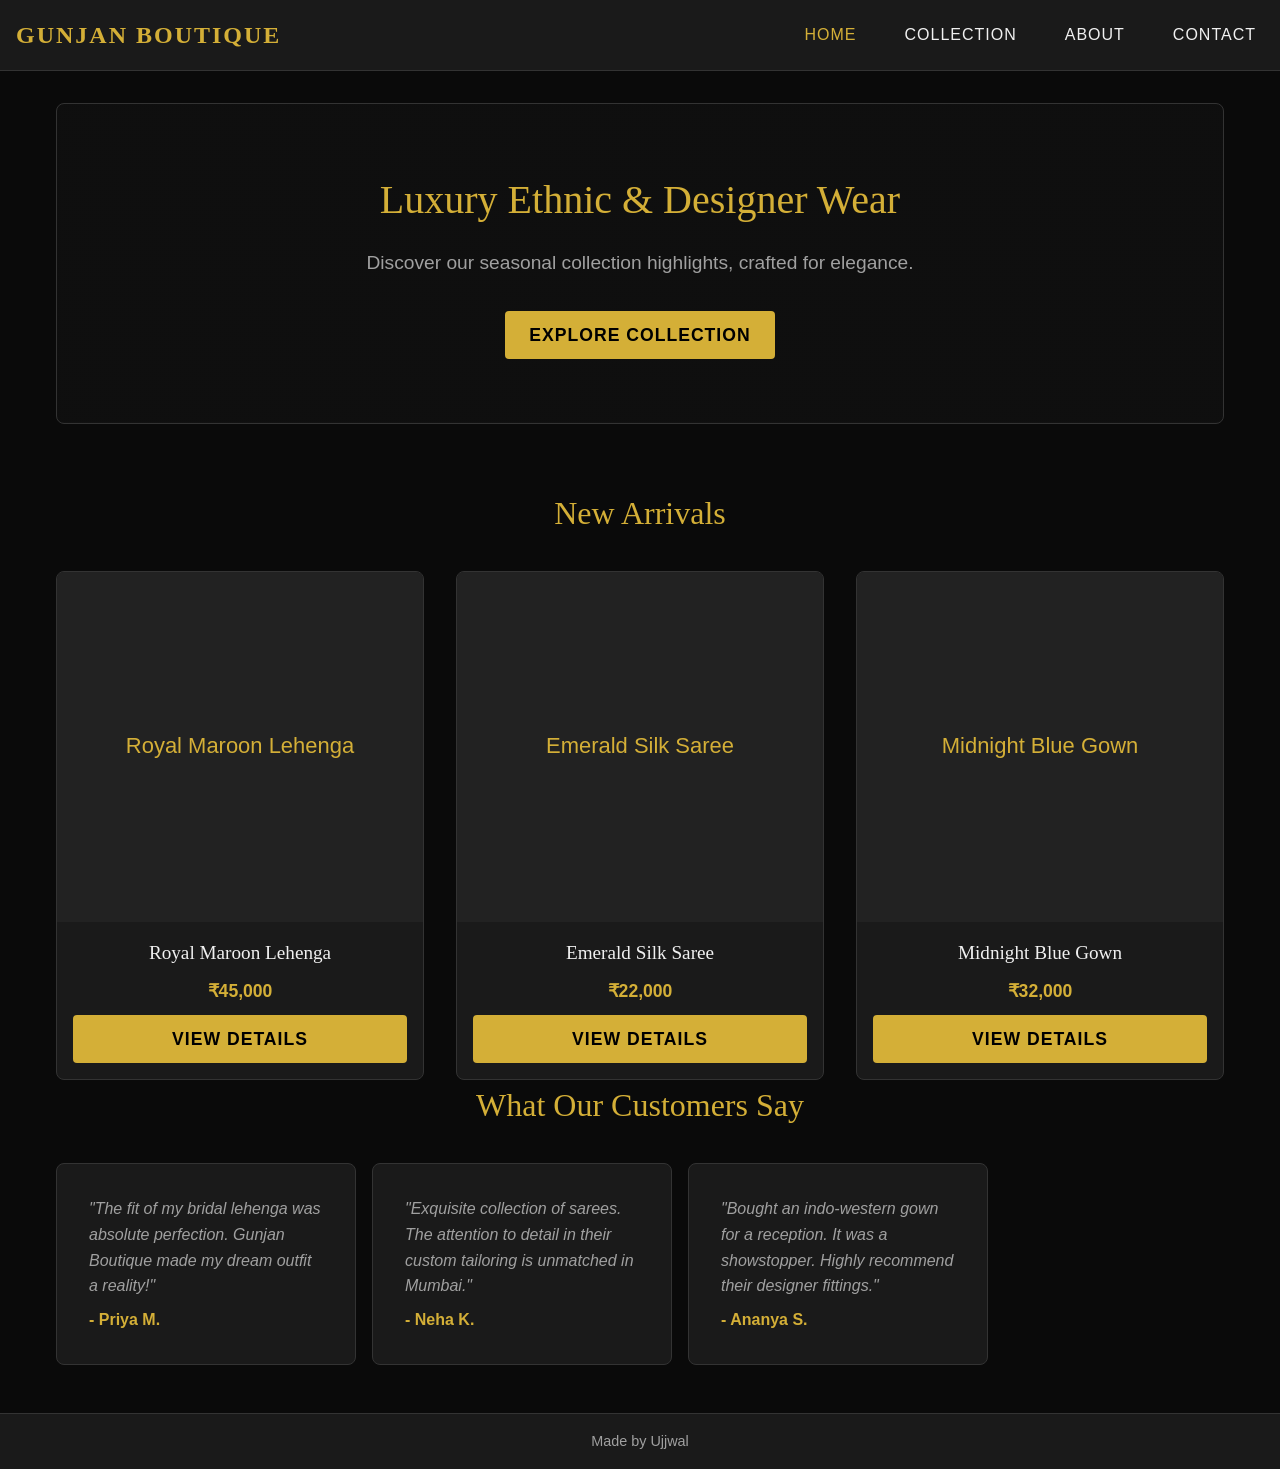
==== gunjan-boutique-showcase/index.html @ d4885f9f "feat: add gunjan boutique showcase app - Created SPA with Home, Collection, Product Details, About, " ====
<!DOCTYPE html>
<html lang="en">
<head>
    <meta charset="UTF-8">
    <meta name="viewport" content="width=device-width, initial-scale=1.0">
    <title>Gunjan Boutique Showcase</title>
    <link rel="stylesheet" href="style.css">
    <link rel="manifest" href="manifest.json">
    <link rel="icon" type="image/svg+xml" href="icon.svg">
    <meta name="theme-color" content="#000000">
</head>
<body>
    <header class="app-header">
        <div class="logo">
            <a href="#" data-route="home">Gunjan Boutique</a>
        </div>
        <button class="menu-toggle" id="menu-toggle" aria-label="Toggle Menu">
            <svg width="24" height="24" viewBox="0 0 24 24" fill="none" stroke="currentColor" stroke-width="2"><path d="M3 12h18M3 6h18M3 18h18"/></svg>
        </button>
        <nav class="nav-menu" id="nav-menu">
            <ul>
                <li><a href="#" data-route="home">Home</a></li>
                <li><a href="#" data-route="collection">Collection</a></li>
                <li><a href="#" data-route="about">About</a></li>
                <li><a href="#" data-route="contact">Contact</a></li>
            </ul>
        </nav>
    </header>

    <main id="app-container">
        <!-- Home Screen -->
        <section id="screen-home" class="screen active">
            <div class="hero-banner">
                <div class="hero-content">
                    <h1>Luxury Ethnic & Designer Wear</h1>
                    <p>Discover our seasonal collection highlights, crafted for elegance.</p>
                    <button class="btn-primary" data-route="collection">Explore Collection</button>
                </div>
            </div>
            <div class="home-highlights">
                <h2>New Arrivals</h2>
                <div class="grid" id="home-featured-grid">
                    <!-- Populated by JS -->
                </div>
            </div>
            <div class="testimonials">
                <h2>What Our Customers Say</h2>
                <div class="carousel" id="testimonial-carousel">
                    <!-- Populated by JS -->
                </div>
            </div>
        </section>

        <!-- Collection Gallery Screen -->
        <section id="screen-collection" class="screen hidden">
            <div class="collection-header">
                <h2>Our Collection</h2>
                <div class="filters" id="category-filters">
                    <button class="filter-btn active" data-filter="all">All</button>
                    <button class="filter-btn" data-filter="lehengas">Lehengas</button>
                    <button class="filter-btn" data-filter="sarees">Sarees</button>
                    <button class="filter-btn" data-filter="kurtis">Kurtis</button>
                    <button class="filter-btn" data-filter="indo-western">Indo-Western</button>
                </div>
            </div>
            <div class="grid" id="collection-grid">
                <!-- Populated by JS -->
            </div>
        </section>

        <!-- Product Details Screen -->
        <section id="screen-product" class="screen hidden">
            <button class="back-btn" data-route="collection">
                <svg width="24" height="24" viewBox="0 0 24 24" fill="none" stroke="currentColor" stroke-width="2"><path d="M19 12H5M12 19l-7-7 7-7"/></svg>
                Back to Collection
            </button>
            <div class="product-detail" id="product-detail-container">
                <!-- Populated by JS -->
            </div>
        </section>

        <!-- About Screen -->
        <section id="screen-about" class="screen hidden">
            <div class="about-content">
                <h2>About Gunjan Boutique</h2>
                <p>Welcome to Gunjan Boutique, Mumbai's premier destination for luxury ethnic and designer wear. We specialize in bringing your dream outfits to life with our exquisite craftsmanship and attention to detail.</p>

                <div class="about-highlights">
                    <div class="highlight-item">
                        <svg width="32" height="32" viewBox="0 0 24 24" fill="none" stroke="gold" stroke-width="2"><path d="M12 2L2 7l10 5 10-5-10-5zM2 17l10 5 10-5M2 12l10 5 10-5"/></svg>
                        <h3>Custom Tailoring</h3>
                        <p>Perfect fit guaranteed with our bespoke tailoring services.</p>
                    </div>
                    <div class="highlight-item">
                        <svg width="32" height="32" viewBox="0 0 24 24" fill="none" stroke="gold" stroke-width="2"><circle cx="12" cy="12" r="10"/><path d="M12 8v8M8 12h8"/></svg>
                        <h3>Designer Fittings</h3>
                        <p>Exclusive designs tailored to match your unique style.</p>
                    </div>
                </div>
            </div>
        </section>

        <!-- Contact Screen -->
        <section id="screen-contact" class="screen hidden">
            <div class="contact-content">
                <h2>Contact & Location</h2>
                <div class="contact-info">
                    <div class="info-block">
                        <h3>Visit Our Store</h3>
                        <p>Gunjan Boutique<br>
                        123 Fashion Street, Bandra West<br>
                        Mumbai, Maharashtra 400050</p>
                    </div>
                    <div class="info-block">
                        <h3>Get in Touch</h3>
                        <p>Phone: +91 98765 43210<br>
                        Email: info@gunjanboutique.com</p>
                    </div>
                    <div class="info-block">
                        <h3>Hours</h3>
                        <p>Mon-Sat: 10:00 AM - 8:00 PM<br>
                        Sun: Closed</p>
                    </div>
                </div>
                <div class="map-placeholder">
                    <svg width="100%" height="200" style="background:#222; border:1px solid #333;" xmlns="http://www.w3.org/2000/svg">
                        <rect width="100%" height="100%" fill="#1a1a1a"/>
                        <text x="50%" y="50%" dominant-baseline="middle" text-anchor="middle" fill="#d4af37" font-family="sans-serif">Mumbai Store Location Map</text>
                    </svg>
                </div>
            </div>
        </section>
    </main>

    <footer class="app-footer">
        <p>Made by Ujjwal</p>
    </footer>

    <script src="app.js"></script>
</body>
</html>
---- gunjan-boutique-showcase/style.css ----
/* Base Styles & Variables */
:root {
    --color-bg: #0a0a0a;
    --color-surface: #1a1a1a;
    --color-text: #f0f0f0;
    --color-text-muted: #a0a0a0;
    --color-primary: #d4af37; /* Luxury Gold */
    --color-primary-dark: #b5952f;

    --font-serif: "Playfair Display", "Georgia", serif;
    --font-sans: "Helvetica Neue", "Arial", sans-serif;

    --spacing-sm: 0.5rem;
    --spacing-md: 1rem;
    --spacing-lg: 2rem;
    --spacing-xl: 4rem;
}

* {
    box-sizing: border-box;
    margin: 0;
    padding: 0;
}

body {
    background-color: var(--color-bg);
    color: var(--color-text);
    font-family: var(--font-sans);
    line-height: 1.6;
    display: flex;
    flex-direction: column;
    min-height: 100vh;
}

h1, h2, h3, h4, h5, h6 {
    font-family: var(--font-serif);
    color: var(--color-primary);
    font-weight: 400;
}

a {
    color: var(--color-primary);
    text-decoration: none;
}

button {
    cursor: pointer;
    font-family: var(--font-sans);
    min-height: 48px; /* Large tap targets */
    min-width: 48px;
}

/* Header & Nav */
.app-header {
    background-color: var(--color-surface);
    padding: var(--spacing-md);
    display: flex;
    justify-content: space-between;
    align-items: center;
    position: sticky;
    top: 0;
    z-index: 100;
    border-bottom: 1px solid #333;
}

.logo a {
    font-family: var(--font-serif);
    font-size: 1.5rem;
    color: var(--color-primary);
    font-weight: bold;
    text-transform: uppercase;
    letter-spacing: 2px;
}

.menu-toggle {
    background: none;
    border: none;
    color: var(--color-primary);
    display: none;
}

.nav-menu ul {
    list-style: none;
    display: flex;
    gap: var(--spacing-lg);
}

.nav-menu a {
    color: var(--color-text);
    font-size: 1rem;
    text-transform: uppercase;
    letter-spacing: 1px;
    padding: var(--spacing-sm);
    transition: color 0.3s ease;
}

.nav-menu a:hover, .nav-menu a.active {
    color: var(--color-primary);
}

/* Main Layout */
#app-container {
    flex: 1;
    padding: var(--spacing-lg) var(--spacing-md);
    max-width: 1200px;
    margin: 0 auto;
    width: 100%;
}

.screen {
    display: none;
    animation: fadeIn 0.3s ease-in-out;
}

.screen.active {
    display: block;
}

@keyframes fadeIn {
    from { opacity: 0; transform: translateY(10px); }
    to { opacity: 1; transform: translateY(0); }
}

/* Typography & Buttons */
.btn-primary {
    background-color: var(--color-primary);
    color: #000;
    border: none;
    padding: 12px 24px;
    font-size: 1.1rem;
    font-weight: bold;
    border-radius: 4px;
    text-transform: uppercase;
    letter-spacing: 1px;
    transition: background-color 0.3s;
}

.btn-primary:hover {
    background-color: var(--color-primary-dark);
}

.btn-whatsapp {
    background-color: #25D366;
    color: white;
    border: none;
    padding: 12px 24px;
    font-size: 1.1rem;
    font-weight: bold;
    border-radius: 4px;
    display: inline-flex;
    align-items: center;
    gap: 8px;
    text-decoration: none;
    margin-top: var(--spacing-md);
}

.btn-whatsapp:hover {
    background-color: #128C7E;
}

/* Home Screen */
.hero-banner {
    text-align: center;
    padding: var(--spacing-xl) var(--spacing-md);
    background: linear-gradient(rgba(10,10,10,0.8), rgba(10,10,10,0.8)), url('data:image/svg+xml;utf8,<svg xmlns="http://www.w3.org/2000/svg" width="100" height="100"><rect width="100%" height="100%" fill="%23222"/></svg>');
    background-size: cover;
    background-position: center;
    border: 1px solid #333;
    border-radius: 8px;
    margin-bottom: var(--spacing-xl);
}

.hero-content h1 {
    font-size: 2.5rem;
    margin-bottom: var(--spacing-md);
}

.hero-content p {
    font-size: 1.2rem;
    color: var(--color-text-muted);
    margin-bottom: var(--spacing-lg);
}

.home-highlights h2, .testimonials h2 {
    text-align: center;
    margin-bottom: var(--spacing-lg);
    font-size: 2rem;
}

/* Grid System */
.grid {
    display: grid;
    grid-template-columns: repeat(auto-fill, minmax(280px, 1fr));
    gap: var(--spacing-lg);
}

/* Product Cards */
.product-card {
    background-color: var(--color-surface);
    border: 1px solid #333;
    border-radius: 8px;
    overflow: hidden;
    transition: transform 0.3s;
}

.product-card:hover {
    transform: translateY(-5px);
    border-color: var(--color-primary);
}

.product-image {
    width: 100%;
    height: 350px;
    object-fit: cover;
    background-color: #222;
    display: block;
}

.product-info {
    padding: var(--spacing-md);
    text-align: center;
}

.product-title {
    font-size: 1.2rem;
    margin-bottom: var(--spacing-sm);
    color: var(--color-text);
}

.product-price {
    color: var(--color-primary);
    font-weight: bold;
    font-size: 1.1rem;
}

/* Collection Screen */
.collection-header {
    text-align: center;
    margin-bottom: var(--spacing-lg);
}

.filters {
    display: flex;
    flex-wrap: wrap;
    justify-content: center;
    gap: var(--spacing-sm);
    margin-top: var(--spacing-md);
}

.filter-btn {
    background: transparent;
    border: 1px solid var(--color-primary);
    color: var(--color-primary);
    padding: 8px 16px;
    border-radius: 20px;
    font-size: 0.9rem;
    text-transform: uppercase;
}

.filter-btn.active, .filter-btn:hover {
    background: var(--color-primary);
    color: #000;
}

/* Product Detail Screen */
.back-btn {
    background: none;
    border: none;
    color: var(--color-text-muted);
    display: inline-flex;
    align-items: center;
    gap: 8px;
    font-size: 1rem;
    margin-bottom: var(--spacing-lg);
}

.back-btn:hover {
    color: var(--color-primary);
}

.product-detail {
    display: flex;
    flex-direction: column;
    gap: var(--spacing-lg);
}

@media (min-width: 768px) {
    .product-detail {
        flex-direction: row;
    }
    .product-detail-image-container {
        flex: 1;
    }
    .product-detail-info {
        flex: 1;
    }
}

.product-detail-image {
    width: 100%;
    height: auto;
    max-height: 600px;
    object-fit: cover;
    border-radius: 8px;
    background-color: #222;
}

.product-detail-info h2 {
    font-size: 2.5rem;
    margin-bottom: var(--spacing-sm);
}

.product-detail-price {
    font-size: 1.5rem;
    color: var(--color-primary);
    margin-bottom: var(--spacing-lg);
}

.product-detail-desc {
    color: var(--color-text-muted);
    margin-bottom: var(--spacing-lg);
}

/* About & Contact Screens */
.about-content, .contact-content {
    max-width: 800px;
    margin: 0 auto;
    text-align: center;
}

.about-content p, .contact-info p {
    font-size: 1.1rem;
    color: var(--color-text-muted);
    margin-bottom: var(--spacing-lg);
}

.about-highlights {
    display: flex;
    flex-direction: column;
    gap: var(--spacing-lg);
    margin-top: var(--spacing-xl);
}

@media (min-width: 768px) {
    .about-highlights {
        flex-direction: row;
        justify-content: space-around;
    }
}

.highlight-item {
    background: var(--color-surface);
    padding: var(--spacing-lg);
    border-radius: 8px;
    border: 1px solid #333;
}

.highlight-item h3 {
    margin: var(--spacing-md) 0 var(--spacing-sm);
}

.contact-info {
    display: grid;
    grid-template-columns: 1fr;
    gap: var(--spacing-lg);
    margin-bottom: var(--spacing-xl);
}

@media (min-width: 768px) {
    .contact-info {
        grid-template-columns: repeat(3, 1fr);
    }
}

.info-block {
    background: var(--color-surface);
    padding: var(--spacing-lg);
    border-radius: 8px;
    border: 1px solid #333;
}

.map-placeholder {
    margin-top: var(--spacing-lg);
    border-radius: 8px;
    overflow: hidden;
}

/* Carousel */
.carousel {
    display: flex;
    overflow-x: auto;
    scroll-snap-type: x mandatory;
    gap: var(--spacing-md);
    padding-bottom: var(--spacing-md);
}

.testimonial-card {
    flex: 0 0 300px;
    scroll-snap-align: start;
    background: var(--color-surface);
    padding: var(--spacing-lg);
    border-radius: 8px;
    border: 1px solid #333;
}

.testimonial-text {
    font-style: italic;
    color: var(--color-text-muted);
    margin-bottom: var(--spacing-sm);
}

.testimonial-author {
    color: var(--color-primary);
    font-weight: bold;
}

/* Footer */
.app-footer {
    background-color: var(--color-surface);
    text-align: center;
    padding: var(--spacing-md);
    border-top: 1px solid #333;
    font-size: 0.9rem;
    color: var(--color-text-muted);
}

/* Mobile Nav */
@media (max-width: 768px) {
    .menu-toggle {
        display: block;
    }

    .nav-menu {
        display: none;
        position: absolute;
        top: 100%;
        left: 0;
        right: 0;
        background-color: var(--color-surface);
        border-bottom: 1px solid #333;
    }

    .nav-menu.open {
        display: block;
    }

    .nav-menu ul {
        flex-direction: column;
        gap: 0;
    }

    .nav-menu a {
        display: block;
        padding: var(--spacing-md);
        border-top: 1px solid #333;
    }
}
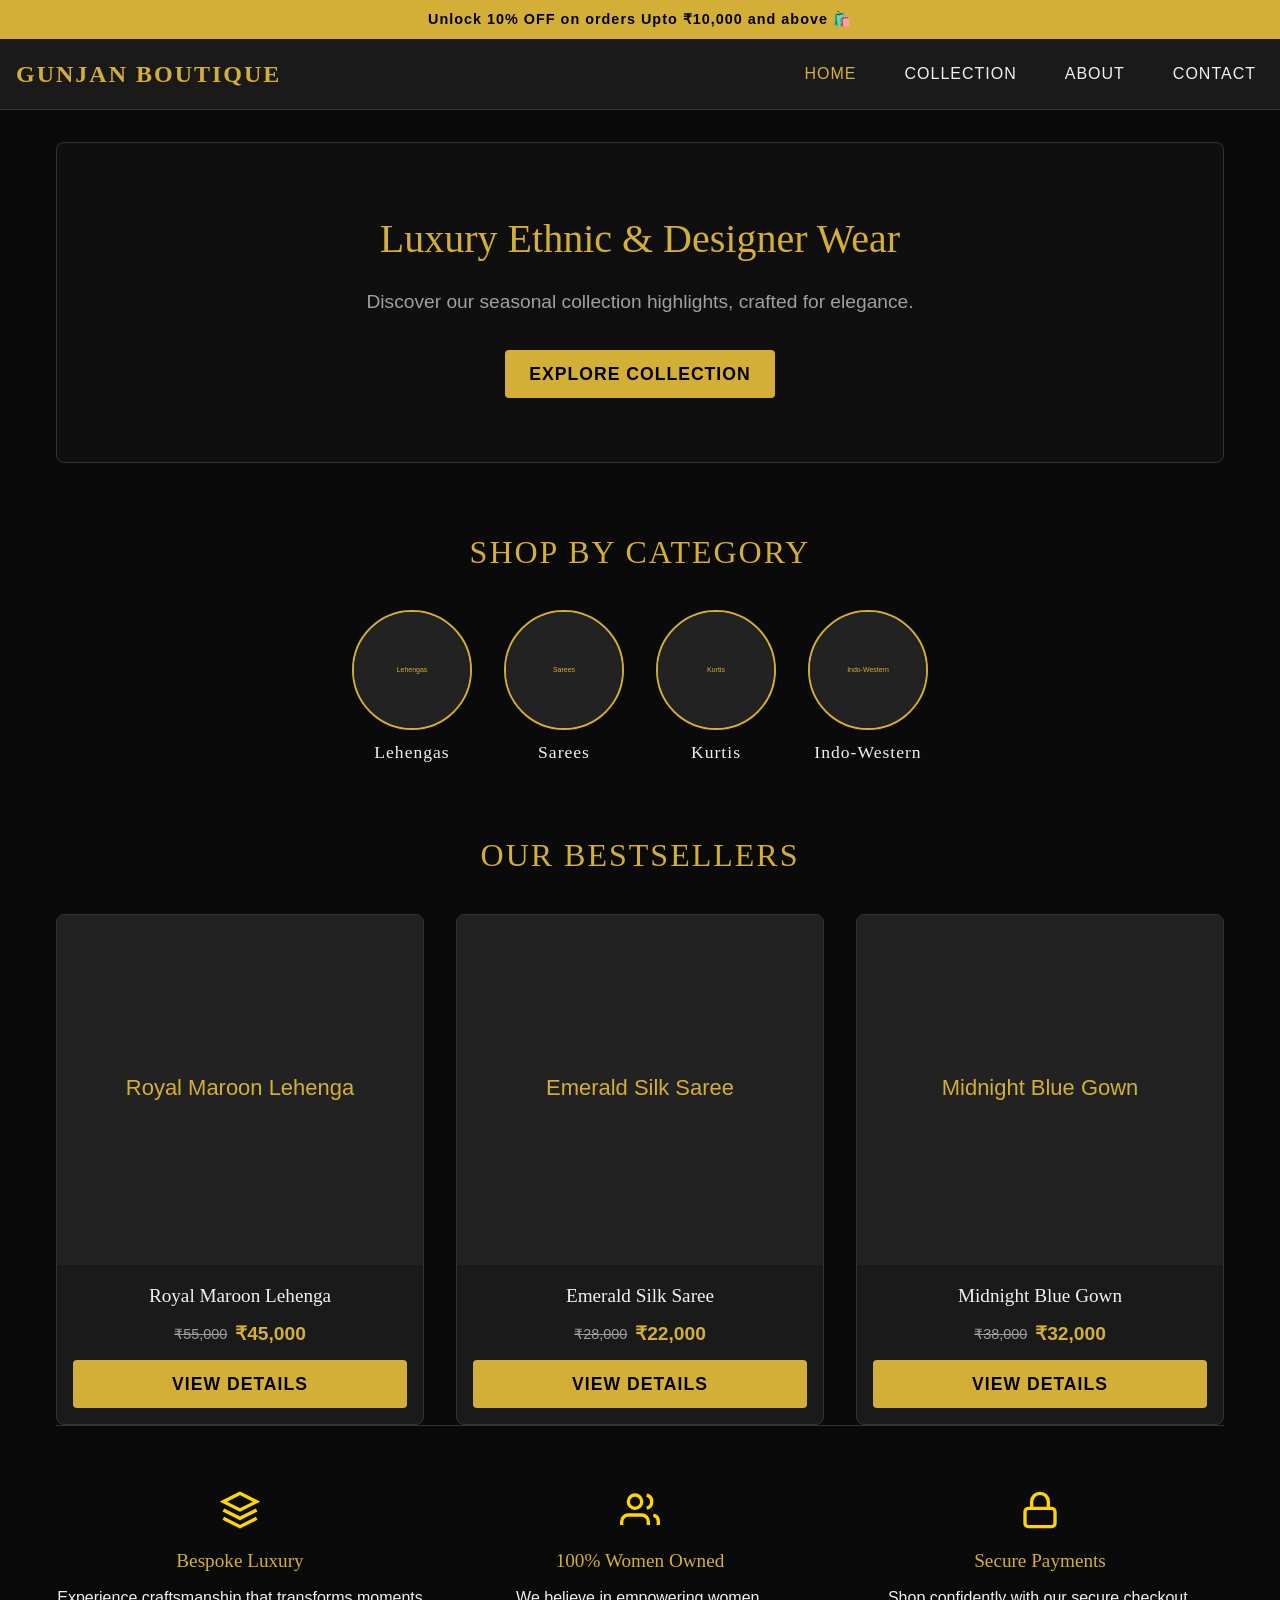
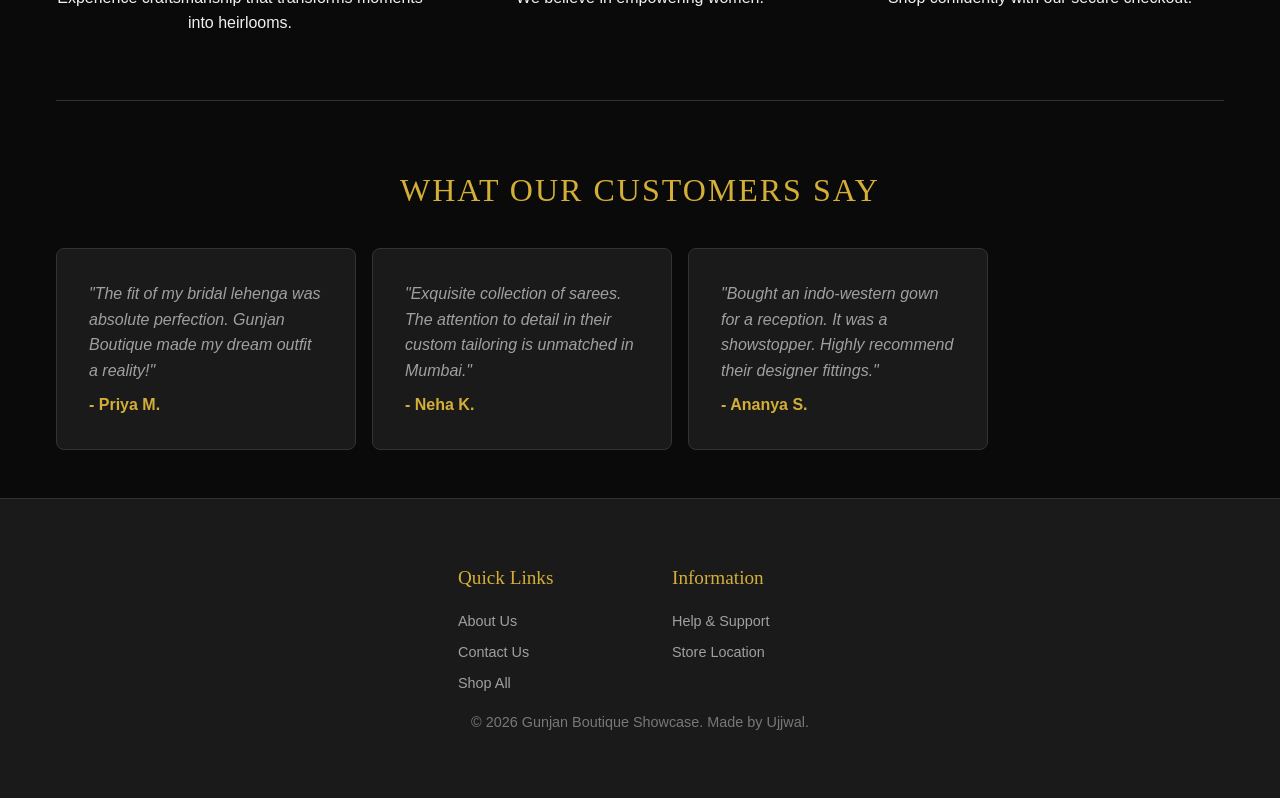
==== commit 0b76f02a: "style: redesign UI based on inspiration site - Added top announcement bar - Redesigned header and fo" ====
--- a/gunjan-boutique-showcase/index.html
+++ b/gunjan-boutique-showcase/index.html
@@ -10,6 +10,9 @@
     <meta name="theme-color" content="#000000">
 </head>
 <body>
+    <div class="announcement-bar">
+        Unlock 10% OFF on orders Upto ₹10,000 and above 🛍️
+    </div>
     <header class="app-header">
         <div class="logo">
             <a href="#" data-route="home">Gunjan Boutique</a>
@@ -37,10 +40,48 @@
                     <button class="btn-primary" data-route="collection">Explore Collection</button>
                 </div>
             </div>
+            <div class="featured-categories">
+                <h2>Shop by Category</h2>
+                <div class="category-circles">
+                    <a href="#" data-route="collection" data-filter="lehengas" class="category-circle">
+                        <div class="circle-svg-container" id="svg-lehengas"></div>
+                        <span>Lehengas</span>
+                    </a>
+                    <a href="#" data-route="collection" data-filter="sarees" class="category-circle">
+                        <div class="circle-svg-container" id="svg-sarees"></div>
+                        <span>Sarees</span>
+                    </a>
+                    <a href="#" data-route="collection" data-filter="kurtis" class="category-circle">
+                        <div class="circle-svg-container" id="svg-kurtis"></div>
+                        <span>Kurtis</span>
+                    </a>
+                    <a href="#" data-route="collection" data-filter="indo-western" class="category-circle">
+                        <div class="circle-svg-container" id="svg-indo-western"></div>
+                        <span>Indo-Western</span>
+                    </a>
+                </div>
+            </div>
             <div class="home-highlights">
-                <h2>New Arrivals</h2>
+                <h2>Our Bestsellers</h2>
                 <div class="grid" id="home-featured-grid">
                     <!-- Populated by JS -->
+                </div>
+            </div>
+            <div class="trust-badges">
+                <div class="badge">
+                    <svg width="40" height="40" viewBox="0 0 24 24" fill="none" stroke="gold" stroke-width="2"><path d="M12 2L2 7l10 5 10-5-10-5zM2 17l10 5 10-5M2 12l10 5 10-5"/></svg>
+                    <h4>Bespoke Luxury</h4>
+                    <p>Experience craftsmanship that transforms moments into heirlooms.</p>
+                </div>
+                <div class="badge">
+                    <svg width="40" height="40" viewBox="0 0 24 24" fill="none" stroke="gold" stroke-width="2"><path d="M17 21v-2a4 4 0 0 0-4-4H5a4 4 0 0 0-4 4v2"/><circle cx="9" cy="7" r="4"/><path d="M23 21v-2a4 4 0 0 0-3-3.87"/><path d="M16 3.13a4 4 0 0 1 0 7.75"/></svg>
+                    <h4>100% Women Owned</h4>
+                    <p>We believe in empowering women.</p>
+                </div>
+                <div class="badge">
+                    <svg width="40" height="40" viewBox="0 0 24 24" fill="none" stroke="gold" stroke-width="2"><rect x="3" y="11" width="18" height="11" rx="2" ry="2"/><path d="M7 11V7a5 5 0 0 1 10 0v4"/></svg>
+                    <h4>Secure Payments</h4>
+                    <p>Shop confidently with our secure checkout.</p>
                 </div>
             </div>
             <div class="testimonials">
@@ -133,7 +174,20 @@
     </main>
 
     <footer class="app-footer">
-        <p>Made by Ujjwal</p>
+        <div class="footer-links">
+            <div>
+                <h4>Quick Links</h4>
+                <a href="#" data-route="about">About Us</a>
+                <a href="#" data-route="contact">Contact Us</a>
+                <a href="#" data-route="collection">Shop All</a>
+            </div>
+            <div>
+                <h4>Information</h4>
+                <a href="#" data-route="contact">Help & Support</a>
+                <a href="#" data-route="contact">Store Location</a>
+            </div>
+        </div>
+        <p style="margin-top: var(--spacing-md); opacity: 0.7;">&copy; 2026 Gunjan Boutique Showcase. Made by Ujjwal.</p>
     </footer>
 
     <script src="app.js"></script>
--- a/gunjan-boutique-showcase/style.css
+++ b/gunjan-boutique-showcase/style.css
@@ -48,6 +48,17 @@
     font-family: var(--font-sans);
     min-height: 48px; /* Large tap targets */
     min-width: 48px;
+}
+
+/* Announcement Bar */
+.announcement-bar {
+    background-color: var(--color-primary);
+    color: #000;
+    text-align: center;
+    padding: var(--spacing-sm);
+    font-size: 0.9rem;
+    font-weight: bold;
+    letter-spacing: 1px;
 }
 
 /* Header & Nav */
@@ -181,10 +192,83 @@
     margin-bottom: var(--spacing-lg);
 }
 
-.home-highlights h2, .testimonials h2 {
+.home-highlights h2, .testimonials h2, .featured-categories h2, .trust-badges h2 {
     text-align: center;
     margin-bottom: var(--spacing-lg);
     font-size: 2rem;
+    text-transform: uppercase;
+    letter-spacing: 2px;
+}
+
+/* Featured Categories */
+.featured-categories {
+    margin-bottom: var(--spacing-xl);
+}
+
+.category-circles {
+    display: flex;
+    justify-content: center;
+    gap: var(--spacing-lg);
+    flex-wrap: wrap;
+}
+
+.category-circle {
+    display: flex;
+    flex-direction: column;
+    align-items: center;
+    gap: var(--spacing-sm);
+    transition: transform 0.3s;
+}
+
+.category-circle:hover {
+    transform: translateY(-5px);
+}
+
+.circle-svg-container {
+    width: 120px;
+    height: 120px;
+    border-radius: 50%;
+    overflow: hidden;
+    border: 2px solid var(--color-primary);
+    background-color: var(--color-surface);
+}
+
+.circle-svg-container img {
+    width: 100%;
+    height: 100%;
+    object-fit: cover;
+}
+
+.category-circle span {
+    font-family: var(--font-serif);
+    color: var(--color-text);
+    font-size: 1.1rem;
+    letter-spacing: 1px;
+}
+
+/* Trust Badges */
+.trust-badges {
+    display: grid;
+    grid-template-columns: repeat(auto-fit, minmax(250px, 1fr));
+    gap: var(--spacing-lg);
+    margin-bottom: var(--spacing-xl);
+    text-align: center;
+    padding: var(--spacing-xl) 0;
+    border-top: 1px solid #333;
+    border-bottom: 1px solid #333;
+}
+
+.trust-badges .badge {
+    display: flex;
+    flex-direction: column;
+    align-items: center;
+    gap: var(--spacing-sm);
+}
+
+.trust-badges h4 {
+    font-size: 1.2rem;
+    margin-top: var(--spacing-sm);
+    color: var(--color-primary);
 }
 
 /* Grid System */
@@ -230,7 +314,18 @@
 .product-price {
     color: var(--color-primary);
     font-weight: bold;
-    font-size: 1.1rem;
+    font-size: 1.2rem;
+    display: flex;
+    justify-content: center;
+    gap: var(--spacing-sm);
+    align-items: center;
+}
+
+.product-price .original-price {
+    color: var(--color-text-muted);
+    text-decoration: line-through;
+    font-size: 0.9rem;
+    font-weight: normal;
 }
 
 /* Collection Screen */
@@ -311,9 +406,19 @@
 }
 
 .product-detail-price {
-    font-size: 1.5rem;
-    color: var(--color-primary);
-    margin-bottom: var(--spacing-lg);
+    font-size: 1.8rem;
+    color: var(--color-primary);
+    margin-bottom: var(--spacing-lg);
+    display: flex;
+    align-items: center;
+    gap: var(--spacing-md);
+}
+
+.product-detail-price .original-price {
+    color: var(--color-text-muted);
+    text-decoration: line-through;
+    font-size: 1.2rem;
+    font-weight: normal;
 }
 
 .product-detail-desc {
@@ -418,10 +523,42 @@
 .app-footer {
     background-color: var(--color-surface);
     text-align: center;
-    padding: var(--spacing-md);
+    padding: var(--spacing-xl) var(--spacing-md);
     border-top: 1px solid #333;
     font-size: 0.9rem;
     color: var(--color-text-muted);
+}
+
+.footer-links {
+    display: flex;
+    flex-wrap: wrap;
+    justify-content: center;
+    gap: var(--spacing-xl);
+    max-width: 800px;
+    margin: 0 auto;
+}
+
+.footer-links div {
+    display: flex;
+    flex-direction: column;
+    gap: var(--spacing-sm);
+    text-align: left;
+    min-width: 150px;
+}
+
+.footer-links h4 {
+    color: var(--color-primary);
+    margin-bottom: var(--spacing-sm);
+    font-size: 1.2rem;
+}
+
+.footer-links a {
+    color: var(--color-text-muted);
+    transition: color 0.3s;
+}
+
+.footer-links a:hover {
+    color: var(--color-primary);
 }
 
 /* Mobile Nav */
